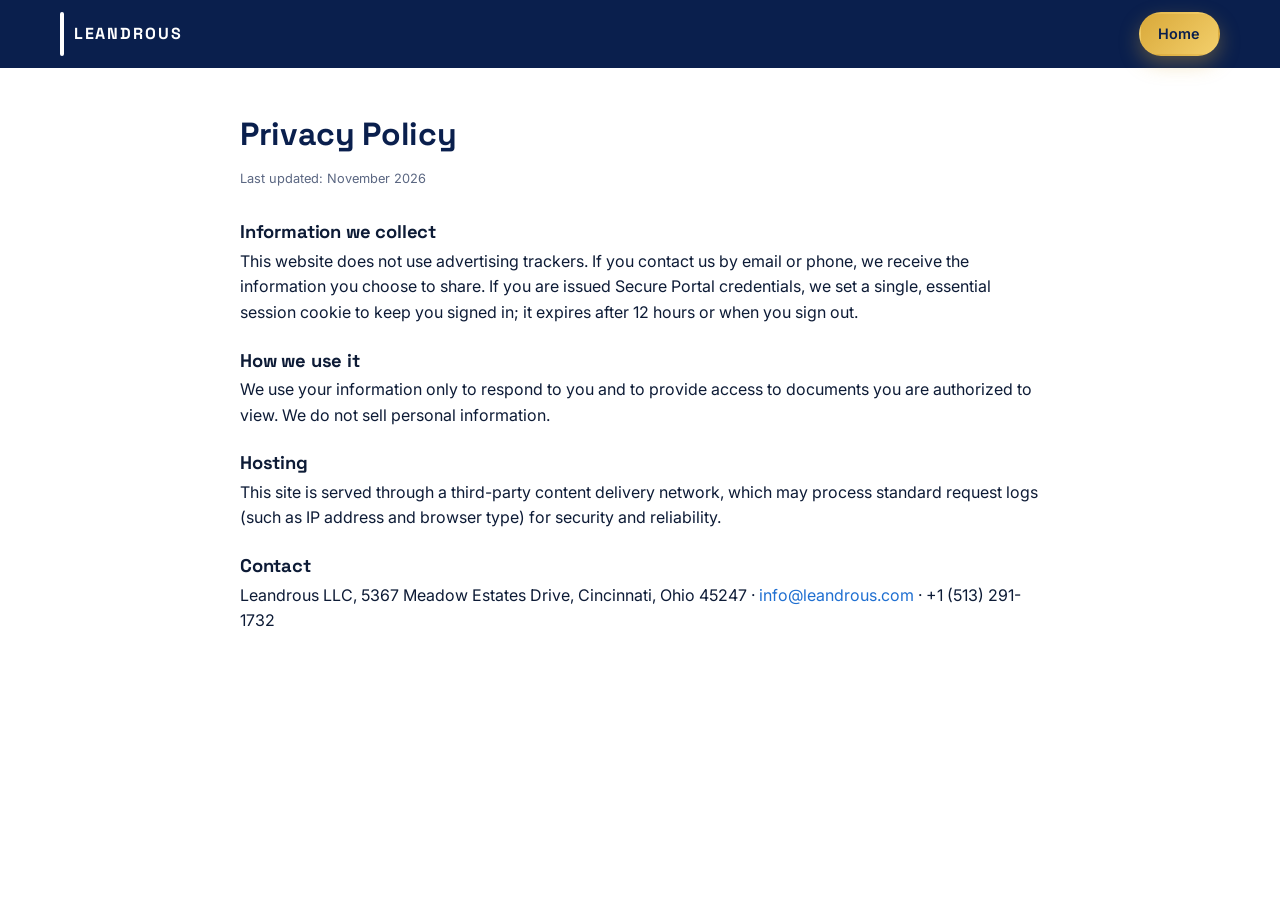
==== privacy.html @ c9814ade "Add files via upload" ====
<!DOCTYPE html>
<html lang="en">
<head>
  <meta charset="utf-8">
  <meta name="viewport" content="width=device-width, initial-scale=1">
  <title>Privacy Policy | Leandrous</title>
  <link rel="icon" href="assets/logo.png">
  <link href="https://fonts.googleapis.com/css2?family=Inter:wght@400;500;600;700&family=Space+Grotesk:wght@600;700&display=swap" rel="stylesheet">
  <link rel="stylesheet" href="styles.css">
</head>
<body>
  <header class="portal-top"><div class="wrap nav-inner"><a href="./" class="brand"><img src="assets/logo.png" alt=""><span>LEANDROUS</span></a><a href="./" class="btn btn-small btn-gold">Home</a></div></header>
  <main class="portal-main"><div class="wrap" style="max-width:800px">
    <h1>Privacy Policy</h1>
    <p class="fine">Last updated: November 2026</p>
    <h3 style="margin-top:2rem">Information we collect</h3>
    <p>This website does not use advertising trackers. If you contact us by email or phone, we receive the information you choose to share.
      If you are issued Secure Portal credentials, we set a single, essential session cookie to keep you signed in; it expires after 12 hours or when you sign out.</p>
    <h3 style="margin-top:1.5rem">How we use it</h3>
    <p>We use your information only to respond to you and to provide access to documents you are authorized to view. We do not sell personal information.</p>
    <h3 style="margin-top:1.5rem">Hosting</h3>
    <p>This site is served through a third-party content delivery network, which may process standard request logs (such as IP address and browser type) for security and reliability.</p>
    <h3 style="margin-top:1.5rem">Contact</h3>
    <p>Leandrous LLC, 5367 Meadow Estates Drive, Cincinnati, Ohio 45247 · <a href="mailto:info@leandrous.com">info@leandrous.com</a> · +1 (513) 291-1732</p>
  </div></main>
</body>
</html>
---- styles.css ----
:root{
  --navy:#0a1f4d; --navy-2:#102a66; --ink:#0d1b36; --blue:#1f6fd1; --sky:#5aa9ff;
  --gold:#d9a93a; --gold-2:#f3cf6b; --red:#d6323a;
  --bg:#ffffff; --bg-alt:#f4f7fc; --muted:#5b6782; --line:#dfe6f2;
  --radius:16px; --shadow:0 10px 30px rgba(10,31,77,.08);
}
*{box-sizing:border-box;margin:0;padding:0}
html{scroll-behavior:smooth}
body{font-family:Inter,system-ui,sans-serif;color:var(--ink);background:var(--bg);line-height:1.6;-webkit-font-smoothing:antialiased}
h1,h2,h3{font-family:"Space Grotesk",Inter,sans-serif;line-height:1.15;letter-spacing:-.01em}
h2{font-size:clamp(1.8rem,3.5vw,2.6rem);margin-bottom:1rem;color:var(--navy)}
h3{font-size:1.15rem;margin-bottom:.4rem}
a{color:var(--blue);text-decoration:none}
img{max-width:100%;display:block}
.wrap{width:min(1160px,92%);margin:0 auto}
.center{text-align:center}
.eyebrow{text-transform:uppercase;letter-spacing:.14em;font-size:.78rem;font-weight:600;color:var(--gold);margin-bottom:.8rem}
.fine{font-size:.8rem;color:var(--muted);margin-top:1rem}
.section{padding:96px 0}
.section.alt{background:var(--bg-alt)}
.section-lead{max-width:760px;color:var(--muted);font-size:1.1rem;margin-bottom:2.5rem}

/* buttons */
.btn{display:inline-block;padding:.85rem 1.5rem;border-radius:999px;font-weight:600;transition:transform .15s,box-shadow .15s,background .15s;border:2px solid transparent;cursor:pointer;font-size:1rem}
.btn:hover{transform:translateY(-2px)}
.btn-gold{background:linear-gradient(135deg,var(--gold),var(--gold-2));color:var(--navy);box-shadow:0 8px 20px rgba(217,169,58,.35)}
.btn-ghost{border-color:rgba(255,255,255,.5);color:#fff}
.btn-ghost:hover{background:rgba(255,255,255,.1)}
.btn-ghost-dark{border-color:var(--navy);color:var(--navy);margin-top:1.2rem}
.btn-small{padding:.5rem 1.1rem;font-size:.9rem}

/* nav */
.nav{position:fixed;inset:0 0 auto 0;z-index:50;transition:background .25s,box-shadow .25s}
.nav.scrolled{background:rgba(10,31,77,.92);backdrop-filter:blur(10px);box-shadow:0 4px 20px rgba(0,0,0,.15)}
.nav-inner{display:flex;align-items:center;justify-content:space-between;height:72px}
.brand{display:flex;align-items:center;gap:.6rem;color:#fff;font-family:"Space Grotesk";font-weight:700;letter-spacing:.12em}
.brand img{height:44px;width:auto;background:#fff;border-radius:10px;padding:2px}
.nav-links{display:flex;align-items:center;gap:1.4rem}
.nav-links a{color:rgba(255,255,255,.85);font-size:.93rem;font-weight:500;white-space:nowrap}
.nav-links a:hover{color:#fff}
.nav-links a.btn{color:var(--navy)}
.nav-toggle{display:none;background:none;border:0;color:#fff;font-size:1.6rem;cursor:pointer}

/* hero */
.hero{position:relative;overflow:hidden;min-height:100vh;display:flex;align-items:center;color:#fff;
  background:radial-gradient(1200px 600px at 80% 20%,#1d4fa8 0%,transparent 60%),radial-gradient(900px 500px at 10% 90%,#3a2a0a 0%,transparent 60%),linear-gradient(160deg,#061536,#0a1f4d 55%,#081a40)}
.hero-inner{position:relative;z-index:2;padding:140px 0 80px}
.hero h1{font-size:clamp(2.6rem,6.5vw,5rem);margin-bottom:1.4rem}
.grad{background:linear-gradient(90deg,var(--gold-2),var(--gold),#fff);-webkit-background-clip:text;background-clip:text;color:transparent}
.lead{font-size:clamp(1.05rem,1.6vw,1.3rem);max-width:640px;color:rgba(255,255,255,.85);margin-bottom:2rem}
.cta-row{display:flex;gap:1rem;flex-wrap:wrap;margin-bottom:3.5rem}
.hero-stats{list-style:none;display:flex;gap:2.5rem;flex-wrap:wrap}
.hero-stats b{display:block;font-family:"Space Grotesk";font-size:2.2rem;color:var(--gold-2)}
.hero-stats span{font-size:.85rem;color:rgba(255,255,255,.7)}
.hero .fine{color:rgba(255,255,255,.5)}
.orbits{position:absolute;right:-120px;top:50%;width:min(780px,90vw);transform:translateY(-50%);opacity:.55;z-index:1}
.o{fill:none;stroke-width:2;transform-origin:300px 300px}
.o1{stroke:#2e6fe0;animation:spin 28s linear infinite}
.o2{stroke:var(--gold);animation:spin 18s linear infinite reverse;transform:rotate(60deg)}
.o3{stroke:#5aa9ff;stroke-dasharray:4 10;animation:spin 40s linear infinite}
.core{fill:var(--gold-2);filter:drop-shadow(0 0 18px var(--gold))}
@keyframes spin{to{transform:rotate(360deg)}}
@media (prefers-reduced-motion:reduce){.o{animation:none}}

/* stats */
.stat-grid{display:grid;grid-template-columns:repeat(auto-fit,minmax(240px,1fr));gap:1.2rem}
.stat{background:#fff;border:1px solid var(--line);border-radius:var(--radius);padding:1.6rem;box-shadow:var(--shadow);position:relative;overflow:hidden}
.stat::before{content:"";position:absolute;left:0;top:0;height:4px;width:100%;background:linear-gradient(90deg,var(--red),var(--blue),var(--gold))}
.stat b{font-family:"Space Grotesk";font-size:2.1rem;color:var(--navy);display:block;margin-bottom:.4rem}
.stat p{color:var(--muted);font-size:.95rem}
.stat cite{display:block;margin-top:.8rem;font-size:.75rem;color:var(--muted);font-style:normal}
.callout{margin-top:2.5rem;background:linear-gradient(135deg,var(--navy),var(--navy-2));color:#fff;border-radius:var(--radius);padding:2.2rem 2.4rem}
.callout h3{color:var(--gold-2);font-size:1.3rem;margin-bottom:.6rem}
.callout p{color:rgba(255,255,255,.88);max-width:900px}

/* two col */
.two-col{display:grid;grid-template-columns:1.1fr .9fr;gap:4rem;align-items:center}
.two-col p{margin-bottom:1rem}
.checks{list-style:none;margin-top:1.4rem}
.checks li{padding:.55rem 0 .55rem 2rem;position:relative;border-bottom:1px solid var(--line)}
.checks li::before{content:"✓";position:absolute;left:0;top:.5rem;width:1.3rem;height:1.3rem;border-radius:50%;background:var(--gold);color:var(--navy);font-size:.8rem;display:grid;place-items:center;font-weight:700}
.eff-card{background:#fff;border-radius:var(--radius);padding:2rem;box-shadow:var(--shadow);border:1px solid var(--line)}
.eff-card h3{margin-bottom:1.4rem;color:var(--navy)}
.bar{position:relative;height:52px;background:var(--bg-alt);border-radius:12px;margin-bottom:.9rem;overflow:hidden}
.bar span{position:absolute;inset:0 auto 0 0;width:0;background:linear-gradient(90deg,var(--blue),var(--sky));border-radius:12px;transition:width 1.4s cubic-bezier(.2,.8,.2,1)}
.bar.goal span{background:linear-gradient(90deg,var(--gold),var(--gold-2))}
.bar.in span{width:var(--w)}
.bar label{position:relative;z-index:1;display:flex;justify-content:space-between;align-items:center;height:100%;padding:0 1rem;font-weight:600;color:var(--ink);font-size:.92rem}
.bar label b{font-family:"Space Grotesk";font-size:1.15rem}

/* cards */
.card-grid{display:grid;grid-template-columns:repeat(auto-fit,minmax(300px,1fr));gap:1.2rem}
.card{background:#fff;border:1px solid var(--line);border-radius:var(--radius);padding:1.6rem;transition:transform .2s,box-shadow .2s}
.card:hover{transform:translateY(-4px);box-shadow:var(--shadow)}
.card .ic{font-size:1.8rem;display:block;margin-bottom:.6rem}
.card p{color:var(--muted);font-size:.95rem}
.three-col{display:grid;grid-template-columns:repeat(3,1fr);gap:1.5rem;margin-top:1.5rem}
.three-col article{background:#fff;border-radius:var(--radius);padding:2rem;border-top:4px solid var(--gold);box-shadow:var(--shadow)}
.three-col h3{color:var(--navy);margin-bottom:.8rem}
.three-col p{color:var(--muted)}

/* timeline */
.timeline{list-style:none;position:relative;margin-top:2rem;padding-left:2rem;border-left:2px solid var(--line)}
.timeline li{position:relative;padding:0 0 2.2rem 1.2rem}
.timeline li::before{content:"";position:absolute;left:-2.6rem;top:.3rem;width:1.1rem;height:1.1rem;border-radius:50%;background:#fff;border:3px solid var(--line)}
.timeline li.done::before{background:var(--blue);border-color:var(--blue)}
.timeline li.now::before{background:var(--gold);border-color:var(--gold);box-shadow:0 0 0 6px rgba(217,169,58,.25)}
.timeline span{font-size:.78rem;text-transform:uppercase;letter-spacing:.1em;color:var(--gold);font-weight:600}
.timeline h3{color:var(--navy);margin:.2rem 0}
.timeline p{color:var(--muted);max-width:720px}

/* foundation */
.quote{background:linear-gradient(135deg,var(--navy),var(--navy-2));color:#fff;border-radius:var(--radius);padding:2.6rem;font-family:"Space Grotesk";font-size:1.5rem;line-height:1.35;position:relative}
.quote::before{content:"“";position:absolute;top:-.6rem;left:1.2rem;font-size:5rem;color:var(--gold)}

/* team */
.team-grid{display:grid;grid-template-columns:repeat(auto-fit,minmax(210px,1fr));gap:1.2rem}
.member{text-align:center;padding:1.8rem 1rem;border:1px solid var(--line);border-radius:var(--radius);background:#fff}
.avatar{width:84px;height:84px;margin:0 auto 1rem;border-radius:50%;display:grid;place-items:center;font-family:"Space Grotesk";font-weight:700;font-size:1.5rem;color:#fff;background:linear-gradient(135deg,var(--navy),var(--blue));box-shadow:0 0 0 4px #fff,0 0 0 6px var(--gold)}
.member h3{font-size:1rem;color:var(--navy)}
.member p{font-size:.88rem;color:var(--muted)}

/* contact */
.contact{background:linear-gradient(160deg,#061536,#0a1f4d);color:#fff}
.contact h2{color:#fff}
.contact p{color:rgba(255,255,255,.8);margin-bottom:1.5rem}
.contact-list{list-style:none}
.contact-list li{padding:1.1rem 0;border-bottom:1px solid rgba(255,255,255,.15);font-size:1.1rem}
.contact-list span{display:block;font-size:.75rem;text-transform:uppercase;letter-spacing:.12em;color:var(--gold-2);margin-bottom:.2rem}
.contact-list a{color:#fff}

/* footer */
.footer{background:#050f26;color:rgba(255,255,255,.6);padding:48px 0 32px;font-size:.85rem}
.foot-top{display:flex;justify-content:space-between;align-items:center;flex-wrap:wrap;gap:1rem;margin-bottom:1.5rem}
.footer nav{display:flex;gap:1.5rem}
.footer a{color:rgba(255,255,255,.8)}
.sources p{margin-bottom:.8rem;max-width:1000px}
.copy{margin-top:1.2rem;color:rgba(255,255,255,.4)}

/* reveal */
.reveal{opacity:0;transform:translateY(24px);transition:opacity .7s,transform .7s}
.reveal.in{opacity:1;transform:none}

/* responsive */
@media (max-width:1080px){
  .two-col,.three-col{grid-template-columns:1fr;gap:2rem}
  .nav-toggle{display:block}
  .nav-links{position:fixed;top:72px;left:0;right:0;flex-direction:column;background:rgba(10,31,77,.97);padding:1.5rem;gap:1rem;display:none}
  .nav-links.open{display:flex}
  .nav{background:rgba(10,31,77,.92)}
  .orbits{opacity:.25}
  .section{padding:72px 0}
}

/* ---------- auth + portal ---------- */
.auth-page{min-height:100vh;display:grid;place-items:center;background:radial-gradient(900px 500px at 80% 10%,#1d4fa8,transparent 60%),linear-gradient(160deg,#061536,#0a1f4d);padding:2rem}
.auth-card{width:min(420px,100%);background:#fff;border-radius:20px;padding:2.4rem;box-shadow:0 30px 60px rgba(0,0,0,.35)}
.auth-card img{height:90px;margin:0 auto 1rem}
.auth-card h1{font-size:1.6rem;text-align:center;color:var(--navy)}
.auth-card p.sub{text-align:center;color:var(--muted);font-size:.92rem;margin:.4rem 0 1.6rem}
.auth-card label{display:block;font-size:.85rem;font-weight:600;margin-bottom:.4rem}
.auth-card input{width:100%;padding:.85rem 1rem;border:1.5px solid var(--line);border-radius:12px;font-size:1rem;margin-bottom:1.2rem}
.auth-card input:focus{outline:none;border-color:var(--blue);box-shadow:0 0 0 4px rgba(31,111,209,.15)}
.auth-card .btn{width:100%}
.auth-err{background:#fdecec;color:#a4161a;padding:.7rem 1rem;border-radius:10px;font-size:.88rem;margin-bottom:1rem;display:none}
.auth-err.show{display:block}
.auth-card .back{display:block;text-align:center;margin-top:1.2rem;font-size:.88rem}
.portal-top{background:var(--navy);color:#fff}
.portal-top .nav-inner{height:68px}
.portal-main{padding:48px 0 80px;min-height:70vh}
.portal-main h1{color:var(--navy);font-size:2rem;margin-bottom:.4rem}
.doc-list{display:grid;gap:.9rem;margin-top:2rem}
.doc{display:flex;align-items:center;gap:1rem;padding:1.1rem 1.3rem;border:1px solid var(--line);border-radius:14px;background:#fff;transition:box-shadow .15s}
.doc:hover{box-shadow:var(--shadow)}
.doc .type{width:52px;height:52px;border-radius:12px;display:grid;place-items:center;font-weight:700;font-size:.75rem;color:#fff;background:var(--blue);flex:none}
.doc .type.pdf{background:var(--red)} .doc .type.xlsx,.doc .type.xls,.doc .type.csv{background:#1d7a46} .doc .type.docx,.doc .type.doc{background:#2b5fbf} .doc .type.pptx{background:#c4532a}
.doc .meta{flex:1;min-width:0}
.doc .meta h3{font-size:1rem;color:var(--navy);margin:0}
.doc .meta p{font-size:.85rem;color:var(--muted)}
.doc .acts{display:flex;gap:.5rem}
.doc .acts a{padding:.5rem .9rem;border-radius:999px;border:1.5px solid var(--line);font-size:.85rem;font-weight:600;color:var(--navy)}
.doc .acts a:hover{border-color:var(--blue)}
.empty{padding:2rem;border:2px dashed var(--line);border-radius:14px;text-align:center;color:var(--muted)}
.notice{background:#fff8e6;border:1px solid #f1dca3;color:#6b5210;padding:1rem 1.2rem;border-radius:12px;font-size:.88rem;margin-top:1.5rem}
@media (max-width:600px){.doc{flex-wrap:wrap}.doc .acts{width:100%}}
@media (min-width:901px) and (max-width:1080px){.two-col{grid-template-columns:1fr 1fr}.three-col{grid-template-columns:repeat(3,1fr)}}
.member.partner a{color:inherit;display:block}
.member.partner:hover{border-color:var(--gold);box-shadow:var(--shadow)}
.avatar.sp{background:linear-gradient(135deg,#0b0b12,#2b2f45)}
.member .ext{display:inline-block;margin-top:.5rem;font-size:.8rem;color:var(--blue);font-weight:600}
.avatar-logo{width:84px;height:84px;margin:0 auto 1rem;border-radius:50%;object-fit:cover;box-shadow:0 0 0 4px #fff,0 0 0 6px var(--gold)}
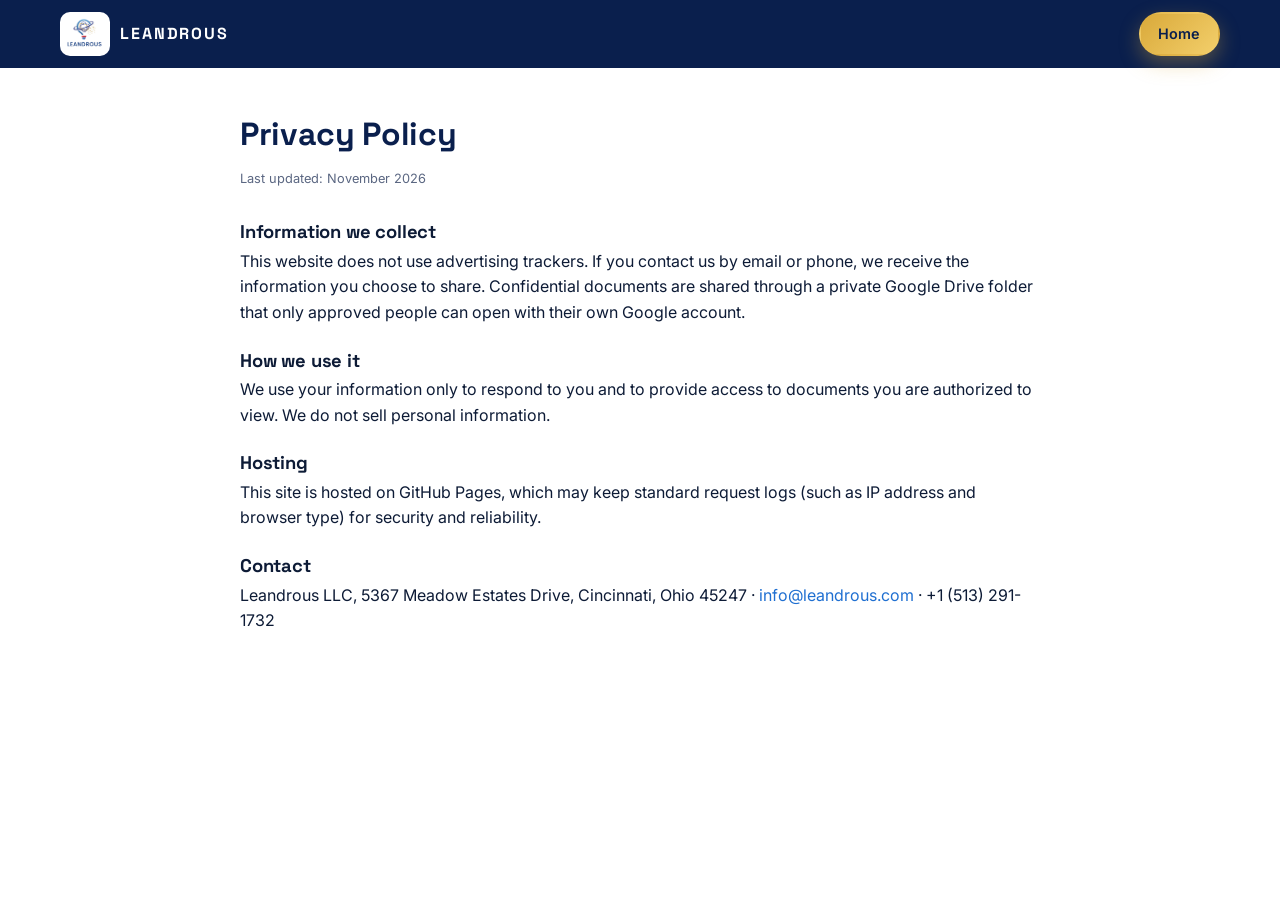
==== commit dea7ffb6: "Add files via upload" ====
--- a/privacy.html
+++ b/privacy.html
@@ -6,7 +6,7 @@
   <title>Privacy Policy | Leandrous</title>
   <link rel="icon" href="assets/logo.png">
   <link href="https://fonts.googleapis.com/css2?family=Inter:wght@400;500;600;700&family=Space+Grotesk:wght@600;700&display=swap" rel="stylesheet">
-  <link rel="stylesheet" href="styles.css">
+  <link rel="stylesheet" href="styles.css?v=4">
 </head>
 <body>
   <header class="portal-top"><div class="wrap nav-inner"><a href="./" class="brand"><img src="assets/logo.png" alt=""><span>LEANDROUS</span></a><a href="./" class="btn btn-small btn-gold">Home</a></div></header>
@@ -15,11 +15,11 @@
     <p class="fine">Last updated: November 2026</p>
     <h3 style="margin-top:2rem">Information we collect</h3>
     <p>This website does not use advertising trackers. If you contact us by email or phone, we receive the information you choose to share.
-      If you are issued Secure Portal credentials, we set a single, essential session cookie to keep you signed in; it expires after 12 hours or when you sign out.</p>
+      Confidential documents are shared through a private Google Drive folder that only approved people can open with their own Google account.</p>
     <h3 style="margin-top:1.5rem">How we use it</h3>
     <p>We use your information only to respond to you and to provide access to documents you are authorized to view. We do not sell personal information.</p>
     <h3 style="margin-top:1.5rem">Hosting</h3>
-    <p>This site is served through a third-party content delivery network, which may process standard request logs (such as IP address and browser type) for security and reliability.</p>
+    <p>This site is hosted on GitHub Pages, which may keep standard request logs (such as IP address and browser type) for security and reliability.</p>
     <h3 style="margin-top:1.5rem">Contact</h3>
     <p>Leandrous LLC, 5367 Meadow Estates Drive, Cincinnati, Ohio 45247 · <a href="mailto:info@leandrous.com">info@leandrous.com</a> · +1 (513) 291-1732</p>
   </div></main>
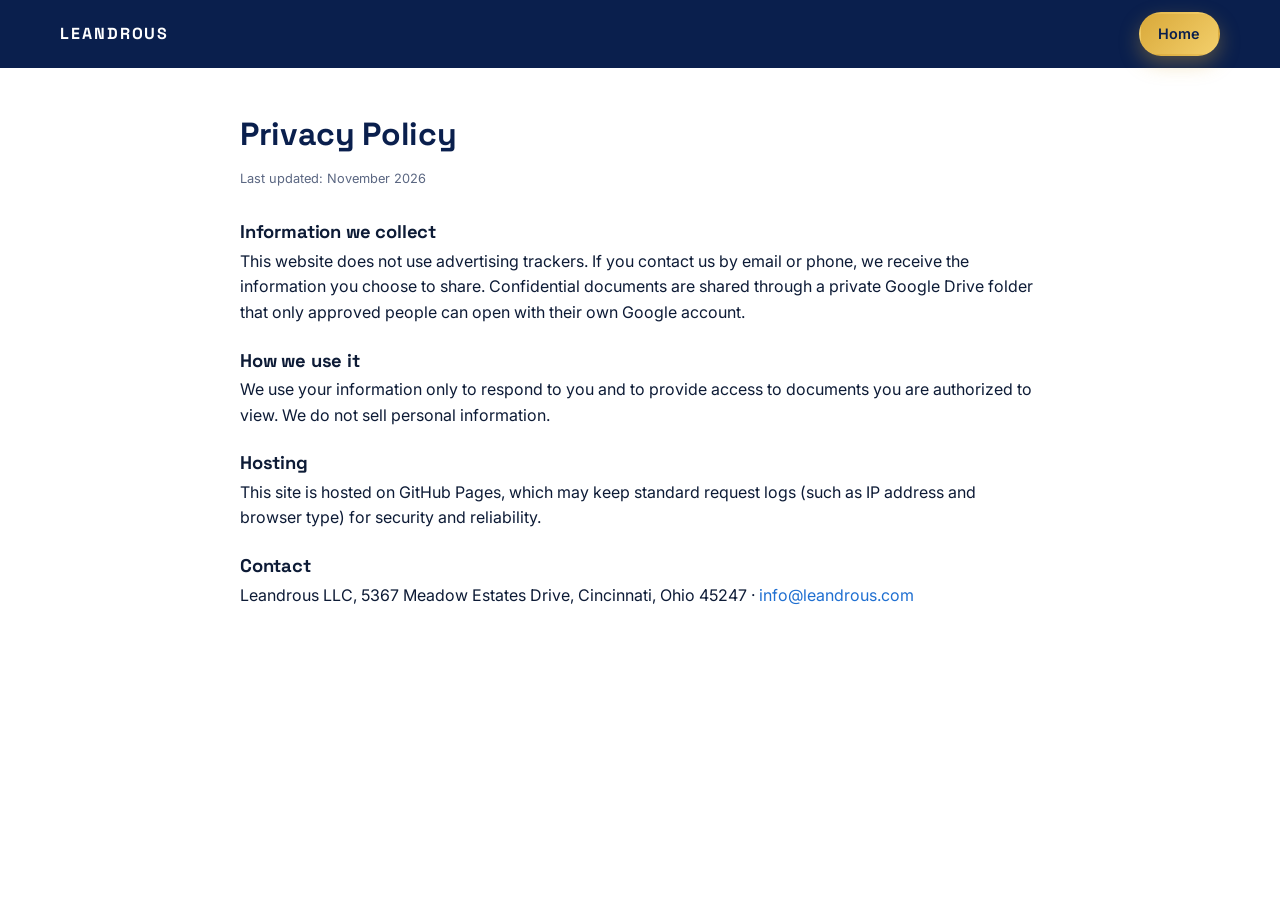
==== commit fd5ee02b: "Add files via upload" ====
--- a/privacy.html
+++ b/privacy.html
@@ -21,7 +21,7 @@
     <h3 style="margin-top:1.5rem">Hosting</h3>
     <p>This site is hosted on GitHub Pages, which may keep standard request logs (such as IP address and browser type) for security and reliability.</p>
     <h3 style="margin-top:1.5rem">Contact</h3>
-    <p>Leandrous LLC, 5367 Meadow Estates Drive, Cincinnati, Ohio 45247 · <a href="mailto:info@leandrous.com">info@leandrous.com</a> · +1 (513) 291-1732</p>
+    <p>Leandrous LLC, 5367 Meadow Estates Drive, Cincinnati, Ohio 45247 · <a href="mailto:info@leandrous.com">info@leandrous.com</a></p>
   </div></main>
 </body>
 </html>
--- a/styles.css
+++ b/styles.css
@@ -189,3 +189,40 @@
 .avatar.sp{background:linear-gradient(135deg,#0b0b12,#2b2f45)}
 .member .ext{display:inline-block;margin-top:.5rem;font-size:.8rem;color:var(--blue);font-weight:600}
 .avatar-logo{width:84px;height:84px;margin:0 auto 1rem;border-radius:50%;object-fit:cover;box-shadow:0 0 0 4px #fff,0 0 0 6px var(--gold)}
+
+/* logo: still bulb, three rings spinning individually */
+.hero-logo{position:absolute;right:max(4%,calc((100vw - 1160px)/2 - 20px));top:50%;width:400px;height:520px;transform:translateY(-50%);z-index:1;pointer-events:none}
+.hero-logo .bulb{position:relative;width:400px;height:400px;perspective:900px}
+.hero-logo .shell{position:absolute;inset:0;width:100%;height:100%;overflow:visible;filter:drop-shadow(0 0 10px rgba(255,214,90,.22)) drop-shadow(0 14px 18px rgba(0,0,0,.35))}
+.hero-logo .core{position:absolute;inset:0;transform-style:preserve-3d}
+.hero-logo .ring{position:absolute;inset:0;transform-style:preserve-3d;transform-origin:50% 42.5%}
+.hero-logo .ring .layer{position:absolute;inset:0;width:100%;height:100%;overflow:visible;transform:translateZ(var(--z));filter:brightness(var(--b))}
+.ringA{animation:spinY 10s linear infinite}
+.ringB{animation:spinX 7s linear infinite}
+.ringC{animation:spinYrev 8.5s linear infinite}
+.hero-logo .ground{width:200px;height:24px;margin:8px auto 0;border-radius:50%;background:radial-gradient(ellipse,rgba(0,0,0,.55),transparent 70%)}
+.hero-logo .wordmark{margin-top:14px;text-align:center;font-family:"Space Grotesk",Inter,sans-serif;font-weight:700;font-size:40px;letter-spacing:.22em;padding-left:.22em;background:linear-gradient(180deg,#ffffff,#9cc3ff);-webkit-background-clip:text;background-clip:text;color:transparent}
+.brand-logo{position:relative;display:inline-block;width:46px;height:46px;perspective:200px;filter:drop-shadow(0 0 5px rgba(255,214,90,.3))}
+.brand-logo svg{position:absolute;inset:0;width:100%;height:100%;overflow:visible}
+.brand-logo .brand-ring{transform-origin:50% 42.5%}
+.brand img{display:none}
+@keyframes spinY{from{transform:rotateY(0deg)}to{transform:rotateY(360deg)}}
+@keyframes spinYrev{from{transform:rotateY(360deg)}to{transform:rotateY(0deg)}}
+@keyframes spinX{from{transform:rotateX(0deg)}to{transform:rotateX(360deg)}}
+@media (prefers-reduced-motion:reduce){.ringA,.ringB,.ringC{animation:none}}
+@media (max-width:1080px){.hero-logo{width:240px;height:320px;right:50%;top:84px;transform:translateX(50%)}.hero-logo .bulb{width:240px;height:240px}.hero-logo .ground{width:120px}.hero-logo .wordmark{font-size:24px;margin-top:8px}.hero-inner{padding-top:420px}}
+/* team: founder row + even 3-column grid */
+.founder-row{display:flex;justify-content:center;margin-bottom:1.2rem}
+.member.founder{width:min(340px,100%);border-color:var(--gold);box-shadow:var(--shadow)}
+.member.founder .avatar{width:100px;height:100px;font-size:1.8rem}
+.team-grid{grid-template-columns:repeat(3,1fr)}
+@media (max-width:700px){.team-grid{grid-template-columns:repeat(2,1fr)}}
+/* roadmap gets its own full screen */
+.section.roadmap{min-height:100vh;display:flex;align-items:center;background:radial-gradient(900px 500px at 85% 15%,#1d4fa8,transparent 60%),linear-gradient(160deg,#061536,#0a1f4d);color:#fff}
+.section.roadmap h2{color:#fff}
+.section.roadmap .timeline{border-left-color:rgba(255,255,255,.2)}
+.section.roadmap .timeline li::before{background:#0a1f4d;border-color:rgba(255,255,255,.35)}
+.section.roadmap .timeline li.done::before{background:var(--sky);border-color:var(--sky)}
+.section.roadmap .timeline li.now::before{background:var(--gold);border-color:var(--gold)}
+.section.roadmap .timeline h3{color:#fff}
+.section.roadmap .timeline p{color:rgba(255,255,255,.75)}
